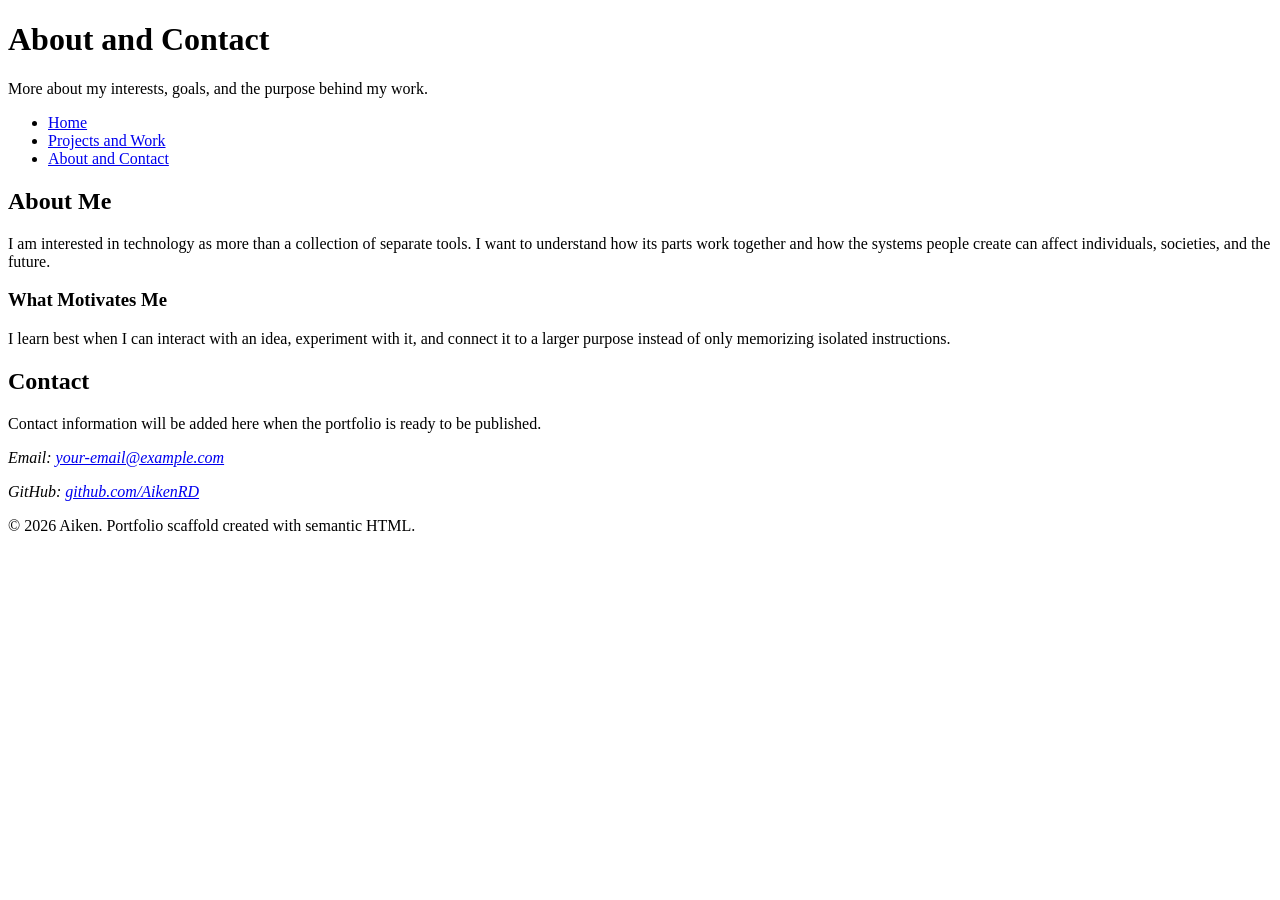
==== about.html @ b309c0c6 "Add files via upload" ====
<!DOCTYPE html>
<html lang="en">
<head>
    <meta charset="UTF-8">
    <meta name="viewport" content="width=device-width, initial-scale=1.0">
    <title>Aiken's Portfolio | About and Contact</title>
</head>
<body>
    <header>
        <h1>About and Contact</h1>
        <p>More about my interests, goals, and the purpose behind my work.</p>

        <nav aria-label="Main navigation">
            <ul>
                <li><a href="index.html">Home</a></li>
                <li><a href="projects.html">Projects and Work</a></li>
                <li><a href="about.html" aria-current="page">About and Contact</a></li>
            </ul>
        </nav>
    </header>

    <main>
        <section>
            <h2>About Me</h2>
            <p>I am interested in technology as more than a collection of separate tools. I want to understand how its parts work together and how the systems people create can affect individuals, societies, and the future.</p>

            <article>
                <h3>What Motivates Me</h3>
                <p>I learn best when I can interact with an idea, experiment with it, and connect it to a larger purpose instead of only memorizing isolated instructions.</p>
            </article>
        </section>

        <section>
            <h2>Contact</h2>
            <p>Contact information will be added here when the portfolio is ready to be published.</p>

            <address>
                <p>Email: <a href="mailto:your-email@example.com">your-email@example.com</a></p>
                <p>GitHub: <a href="https://github.com/AikenRD">github.com/AikenRD</a></p>
            </address>
        </section>
    </main>

    <footer>
        <p>&copy; 2026 Aiken. Portfolio scaffold created with semantic HTML.</p>
    </footer>
</body>
</html>
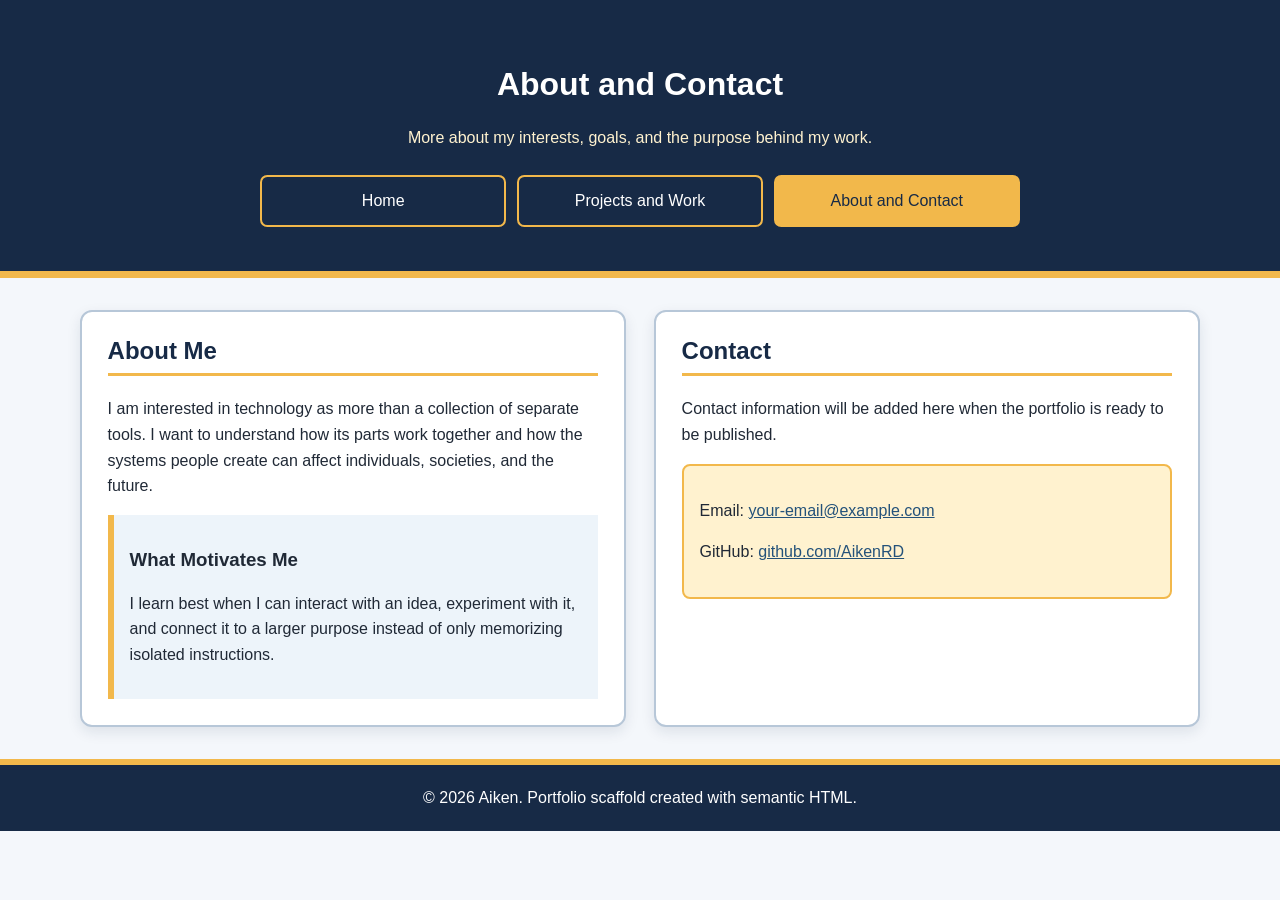
==== commit 803c289e: "Add files via upload" ====
--- a/about.html
+++ b/about.html
@@ -4,13 +4,14 @@
     <meta charset="UTF-8">
     <meta name="viewport" content="width=device-width, initial-scale=1.0">
     <title>Aiken's Portfolio | About and Contact</title>
+    <link rel="stylesheet" href="styles.css">
 </head>
 <body>
-    <header>
+    <header class="site-header">
         <h1>About and Contact</h1>
         <p>More about my interests, goals, and the purpose behind my work.</p>
 
-        <nav aria-label="Main navigation">
+        <nav class="site-nav" aria-label="Main navigation">
             <ul>
                 <li><a href="index.html">Home</a></li>
                 <li><a href="projects.html">Projects and Work</a></li>
@@ -19,18 +20,18 @@
         </nav>
     </header>
 
-    <main>
-        <section>
+    <main class="page-grid about-grid">
+        <section class="panel about-panel">
             <h2>About Me</h2>
             <p>I am interested in technology as more than a collection of separate tools. I want to understand how its parts work together and how the systems people create can affect individuals, societies, and the future.</p>
 
-            <article>
+            <article class="feature-box">
                 <h3>What Motivates Me</h3>
                 <p>I learn best when I can interact with an idea, experiment with it, and connect it to a larger purpose instead of only memorizing isolated instructions.</p>
             </article>
         </section>
 
-        <section>
+        <section class="panel contact-panel">
             <h2>Contact</h2>
             <p>Contact information will be added here when the portfolio is ready to be published.</p>
 
@@ -41,7 +42,7 @@
         </section>
     </main>
 
-    <footer>
+    <footer class="site-footer">
         <p>&copy; 2026 Aiken. Portfolio scaffold created with semantic HTML.</p>
     </footer>
 </body>
--- a/styles.css
+++ b/styles.css
@@ -0,0 +1,222 @@
+:root {
+    --navy: #172a46;
+    --blue: #24527a;
+    --gold: #f2b84b;
+    --pale-gold: #fff2cf;
+    --cloud: #f4f7fb;
+    --white: #ffffff;
+    --ink: #202936;
+    --muted: #536174;
+}
+
+* {
+    box-sizing: border-box;
+}
+
+html {
+    overflow-x: hidden;
+}
+
+body {
+    min-width: 0;
+    margin: 0;
+    overflow-x: hidden;
+    background: var(--cloud);
+    color: var(--ink);
+    font-family: Arial, Helvetica, sans-serif;
+    line-height: 1.6;
+}
+
+h1,
+h2,
+h3,
+p {
+    overflow-wrap: anywhere;
+}
+
+h1,
+h2,
+h3 {
+    line-height: 1.2;
+}
+
+h2 {
+    margin-top: 0;
+    padding-bottom: 0.45rem;
+    border-bottom: 3px solid var(--gold);
+    color: var(--navy);
+}
+
+a {
+    color: var(--blue);
+}
+
+.site-header {
+    padding: 2rem 1rem;
+    border-bottom: 7px solid var(--gold);
+    background: var(--navy);
+    color: var(--white);
+    text-align: center;
+}
+
+.site-header > p {
+    max-width: 760px;
+    margin: 0.75rem auto 1.5rem;
+    color: var(--pale-gold);
+}
+
+.site-nav ul {
+    display: flex;
+    flex-direction: column;
+    gap: 0.65rem;
+    width: min(100%, 760px);
+    margin: 0 auto;
+    padding: 0;
+    list-style: none;
+}
+
+.site-nav li {
+    min-width: 0;
+}
+
+.site-nav a {
+    display: block;
+    width: 100%;
+    padding: 0.7rem 0.85rem;
+    border: 2px solid var(--gold);
+    border-radius: 0.45rem;
+    color: var(--white);
+    text-decoration: none;
+}
+
+.site-nav a:hover,
+.site-nav a:focus,
+.site-nav a[aria-current="page"] {
+    background: var(--gold);
+    color: var(--navy);
+}
+
+.page-grid {
+    display: grid;
+    grid-template-columns: minmax(0, 1fr);
+    gap: 1.25rem;
+    width: min(100% - 1.5rem, 1120px);
+    margin: 1.5rem auto;
+}
+
+.panel,
+.project-card,
+.feature-box {
+    min-width: 0;
+}
+
+.panel {
+    padding: 1.25rem;
+    border: 2px solid #b7c7d8;
+    border-radius: 0.75rem;
+    background: var(--white);
+    box-shadow: 0 5px 14px rgba(23, 42, 70, 0.1);
+}
+
+.feature-box {
+    margin-top: 1rem;
+    padding: 1rem;
+    border-left: 6px solid var(--gold);
+    background: #edf4fa;
+}
+
+.project-grid {
+    display: grid;
+    grid-template-columns: minmax(0, 1fr);
+    gap: 1rem;
+}
+
+.project-card {
+    padding: 1.1rem;
+    border: 2px solid var(--blue);
+    border-radius: 0.6rem;
+    background: #edf4fa;
+}
+
+.project-card h3 {
+    margin-top: 0;
+    color: var(--navy);
+}
+
+.skills-panel ul,
+.find-panel ul {
+    padding-left: 1.25rem;
+}
+
+.skills-panel li,
+.find-panel li {
+    margin-bottom: 0.55rem;
+}
+
+address {
+    padding: 1rem;
+    border: 2px solid var(--gold);
+    border-radius: 0.5rem;
+    background: var(--pale-gold);
+    font-style: normal;
+}
+
+address a {
+    overflow-wrap: anywhere;
+}
+
+.site-footer {
+    padding: 1.25rem 1rem;
+    border-top: 6px solid var(--gold);
+    background: var(--navy);
+    color: var(--white);
+    text-align: center;
+}
+
+.site-footer p {
+    margin: 0;
+}
+
+/* Tablet: navigation becomes horizontal and content uses two columns. */
+@media (min-width: 600px) {
+    .site-header {
+        padding: 2.75rem 2rem;
+    }
+
+    .site-nav ul {
+        flex-direction: row;
+    }
+
+    .site-nav li {
+        flex: 1 1 0;
+    }
+
+    .home-grid,
+    .about-grid {
+        grid-template-columns: repeat(2, minmax(0, 1fr));
+    }
+
+    .project-grid {
+        grid-template-columns: repeat(2, minmax(0, 1fr));
+    }
+
+    .panel {
+        padding: 1.6rem;
+    }
+}
+
+/* Desktop: featured projects expand to three columns. */
+@media (min-width: 960px) {
+    .page-grid {
+        gap: 1.75rem;
+        margin: 2rem auto;
+    }
+
+    .project-grid {
+        grid-template-columns: repeat(3, minmax(0, 1fr));
+    }
+
+    .featured-projects {
+        padding: 2rem;
+    }
+}
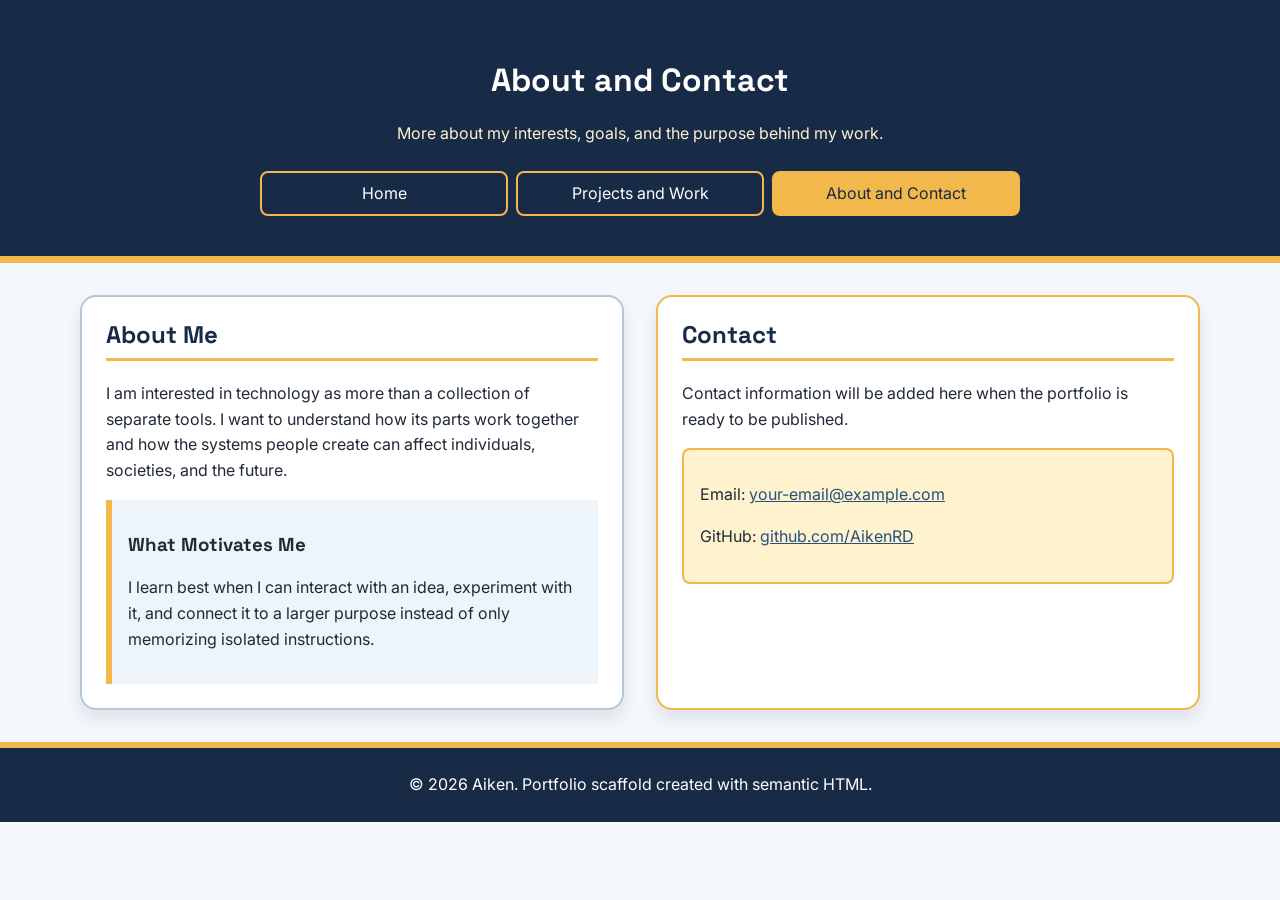
==== commit 22a3a5d2: "Add files via upload" ====
--- a/about.html
+++ b/about.html
@@ -4,6 +4,9 @@
     <meta charset="UTF-8">
     <meta name="viewport" content="width=device-width, initial-scale=1.0">
     <title>Aiken's Portfolio | About and Contact</title>
+    <link rel="preconnect" href="https://fonts.googleapis.com">
+    <link rel="preconnect" href="https://fonts.gstatic.com" crossorigin>
+    <link href="https://fonts.googleapis.com/css2?family=Inter:wght@400;600;700&amp;family=Space+Grotesk:wght@500;600;700&amp;display=swap" rel="stylesheet">
     <link rel="stylesheet" href="styles.css">
 </head>
 <body>
@@ -31,7 +34,7 @@
             </article>
         </section>
 
-        <section class="panel contact-panel">
+        <section id="contact" class="panel contact-panel">
             <h2>Contact</h2>
             <p>Contact information will be added here when the portfolio is ready to be published.</p>
 
--- a/styles.css
+++ b/styles.css
@@ -7,6 +7,12 @@
     --white: #ffffff;
     --ink: #202936;
     --muted: #536174;
+    --space-1: 8px;
+    --space-2: 16px;
+    --space-3: 24px;
+    --space-4: 32px;
+    --space-5: 40px;
+    --space-6: 48px;
 }
 
 * {
@@ -23,26 +29,25 @@
     overflow-x: hidden;
     background: var(--cloud);
     color: var(--ink);
-    font-family: Arial, Helvetica, sans-serif;
+    font-family: "Inter", Arial, sans-serif;
     line-height: 1.6;
-}
-
-h1,
-h2,
-h3,
-p {
-    overflow-wrap: anywhere;
 }
 
 h1,
 h2,
 h3 {
+    overflow-wrap: anywhere;
+    font-family: "Space Grotesk", Arial, sans-serif;
     line-height: 1.2;
+}
+
+p {
+    overflow-wrap: anywhere;
 }
 
 h2 {
     margin-top: 0;
-    padding-bottom: 0.45rem;
+    padding-bottom: var(--space-1);
     border-bottom: 3px solid var(--gold);
     color: var(--navy);
 }
@@ -52,7 +57,7 @@
 }
 
 .site-header {
-    padding: 2rem 1rem;
+    padding: var(--space-4) var(--space-2);
     border-bottom: 7px solid var(--gold);
     background: var(--navy);
     color: var(--white);
@@ -61,14 +66,14 @@
 
 .site-header > p {
     max-width: 760px;
-    margin: 0.75rem auto 1.5rem;
+    margin: var(--space-1) auto var(--space-3);
     color: var(--pale-gold);
 }
 
 .site-nav ul {
     display: flex;
     flex-direction: column;
-    gap: 0.65rem;
+    gap: var(--space-1);
     width: min(100%, 760px);
     margin: 0 auto;
     padding: 0;
@@ -82,9 +87,9 @@
 .site-nav a {
     display: block;
     width: 100%;
-    padding: 0.7rem 0.85rem;
+    padding: var(--space-1) var(--space-2);
     border: 2px solid var(--gold);
-    border-radius: 0.45rem;
+    border-radius: 8px;
     color: var(--white);
     text-decoration: none;
 }
@@ -99,9 +104,9 @@
 .page-grid {
     display: grid;
     grid-template-columns: minmax(0, 1fr);
-    gap: 1.25rem;
-    width: min(100% - 1.5rem, 1120px);
-    margin: 1.5rem auto;
+    gap: var(--space-2);
+    width: min(calc(100% - var(--space-3)), 1120px);
+    margin: var(--space-3) auto;
 }
 
 .panel,
@@ -111,16 +116,16 @@
 }
 
 .panel {
-    padding: 1.25rem;
+    padding: var(--space-2);
     border: 2px solid #b7c7d8;
-    border-radius: 0.75rem;
+    border-radius: 16px;
     background: var(--white);
-    box-shadow: 0 5px 14px rgba(23, 42, 70, 0.1);
+    box-shadow: 0 8px 16px rgba(23, 42, 70, 0.1);
 }
 
 .feature-box {
-    margin-top: 1rem;
-    padding: 1rem;
+    margin-top: var(--space-2);
+    padding: var(--space-2);
     border-left: 6px solid var(--gold);
     background: #edf4fa;
 }
@@ -128,13 +133,13 @@
 .project-grid {
     display: grid;
     grid-template-columns: minmax(0, 1fr);
-    gap: 1rem;
+    gap: var(--space-2);
 }
 
 .project-card {
-    padding: 1.1rem;
+    padding: var(--space-2);
     border: 2px solid var(--blue);
-    border-radius: 0.6rem;
+    border-radius: 8px;
     background: #edf4fa;
 }
 
@@ -145,18 +150,18 @@
 
 .skills-panel ul,
 .find-panel ul {
-    padding-left: 1.25rem;
+    padding-left: var(--space-3);
 }
 
 .skills-panel li,
 .find-panel li {
-    margin-bottom: 0.55rem;
+    margin-bottom: var(--space-1);
 }
 
 address {
-    padding: 1rem;
+    padding: var(--space-2);
     border: 2px solid var(--gold);
-    border-radius: 0.5rem;
+    border-radius: 8px;
     background: var(--pale-gold);
     font-style: normal;
 }
@@ -165,8 +170,22 @@
     overflow-wrap: anywhere;
 }
 
+#welcome,
+#projects,
+#contact {
+    scroll-margin-top: var(--space-3);
+}
+
+#projects {
+    border-color: var(--blue);
+}
+
+#contact {
+    border-color: var(--gold);
+}
+
 .site-footer {
-    padding: 1.25rem 1rem;
+    padding: var(--space-3) var(--space-2);
     border-top: 6px solid var(--gold);
     background: var(--navy);
     color: var(--white);
@@ -180,7 +199,7 @@
 /* Tablet: navigation becomes horizontal and content uses two columns. */
 @media (min-width: 600px) {
     .site-header {
-        padding: 2.75rem 2rem;
+        padding: var(--space-5) var(--space-4);
     }
 
     .site-nav ul {
@@ -201,15 +220,15 @@
     }
 
     .panel {
-        padding: 1.6rem;
+        padding: var(--space-3);
     }
 }
 
 /* Desktop: featured projects expand to three columns. */
 @media (min-width: 960px) {
     .page-grid {
-        gap: 1.75rem;
-        margin: 2rem auto;
+        gap: var(--space-4);
+        margin: var(--space-4) auto;
     }
 
     .project-grid {
@@ -217,6 +236,6 @@
     }
 
     .featured-projects {
-        padding: 2rem;
-    }
-}
+        padding: var(--space-4);
+    }
+}
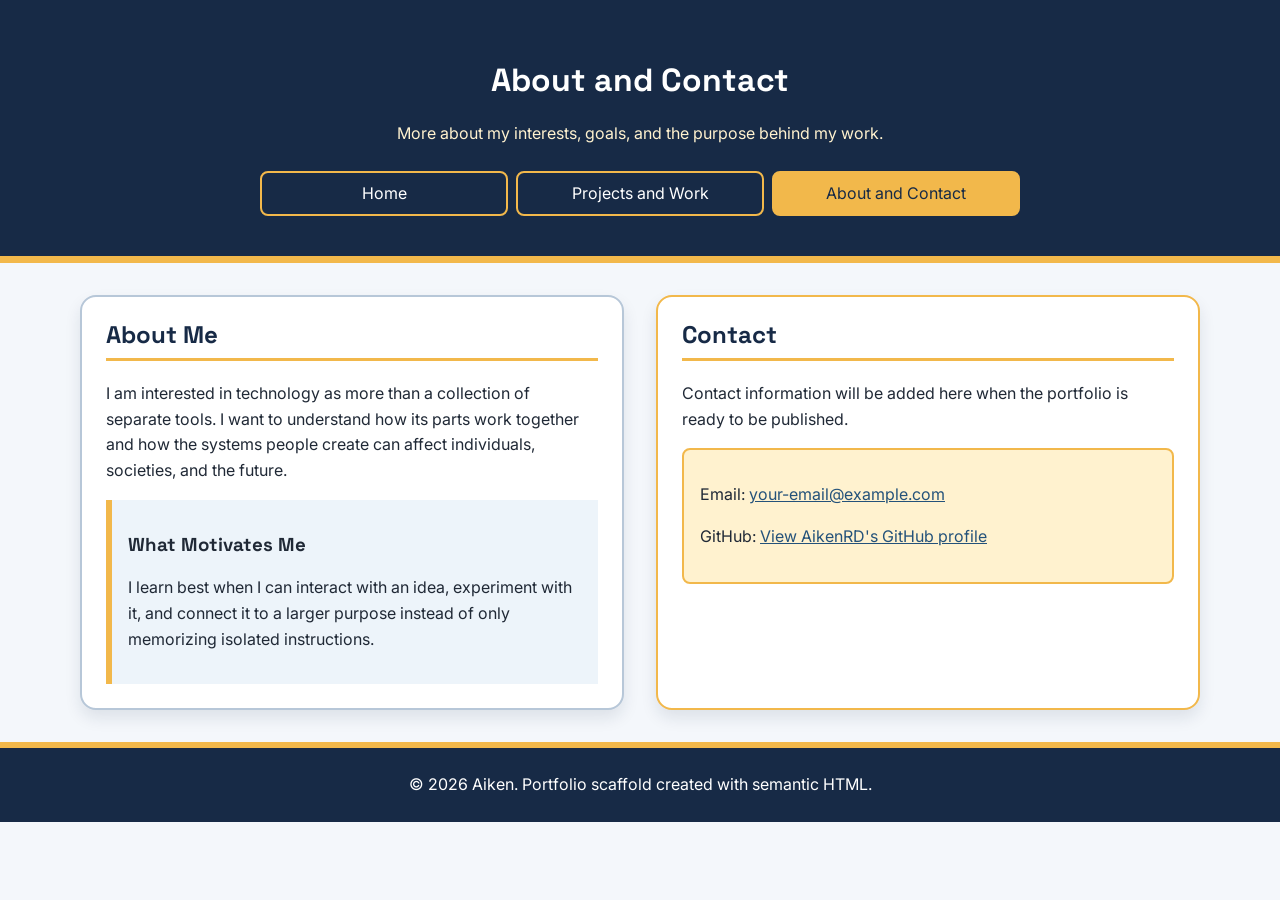
==== commit 1b2a7169: "Add files via upload" ====
--- a/about.html
+++ b/about.html
@@ -10,6 +10,7 @@
     <link rel="stylesheet" href="styles.css">
 </head>
 <body>
+    <a class="skip-link" href="#main-content">Skip to main content</a>
     <header class="site-header">
         <h1>About and Contact</h1>
         <p>More about my interests, goals, and the purpose behind my work.</p>
@@ -23,7 +24,7 @@
         </nav>
     </header>
 
-    <main class="page-grid about-grid">
+    <main id="main-content" class="page-grid about-grid" tabindex="-1">
         <section class="panel about-panel">
             <h2>About Me</h2>
             <p>I am interested in technology as more than a collection of separate tools. I want to understand how its parts work together and how the systems people create can affect individuals, societies, and the future.</p>
@@ -40,7 +41,7 @@
 
             <address>
                 <p>Email: <a href="mailto:your-email@example.com">your-email@example.com</a></p>
-                <p>GitHub: <a href="https://github.com/AikenRD">github.com/AikenRD</a></p>
+                <p>GitHub: <a href="https://github.com/AikenRD">View AikenRD's GitHub profile</a></p>
             </address>
         </section>
     </main>
--- a/styles.css
+++ b/styles.css
@@ -56,6 +56,33 @@
     color: var(--blue);
 }
 
+a:focus-visible {
+    outline: 4px solid var(--gold);
+    outline-offset: 4px;
+}
+
+.skip-link {
+    position: fixed;
+    top: var(--space-1);
+    left: var(--space-1);
+    z-index: 1000;
+    padding: var(--space-1) var(--space-2);
+    border: 2px solid var(--navy);
+    border-radius: 8px;
+    background: var(--gold);
+    color: var(--navy);
+    font-weight: 700;
+    transform: translateY(-200%);
+}
+
+.skip-link:focus {
+    transform: translateY(0);
+}
+
+#main-content:focus {
+    outline: none;
+}
+
 .site-header {
     padding: var(--space-4) var(--space-2);
     border-bottom: 7px solid var(--gold);
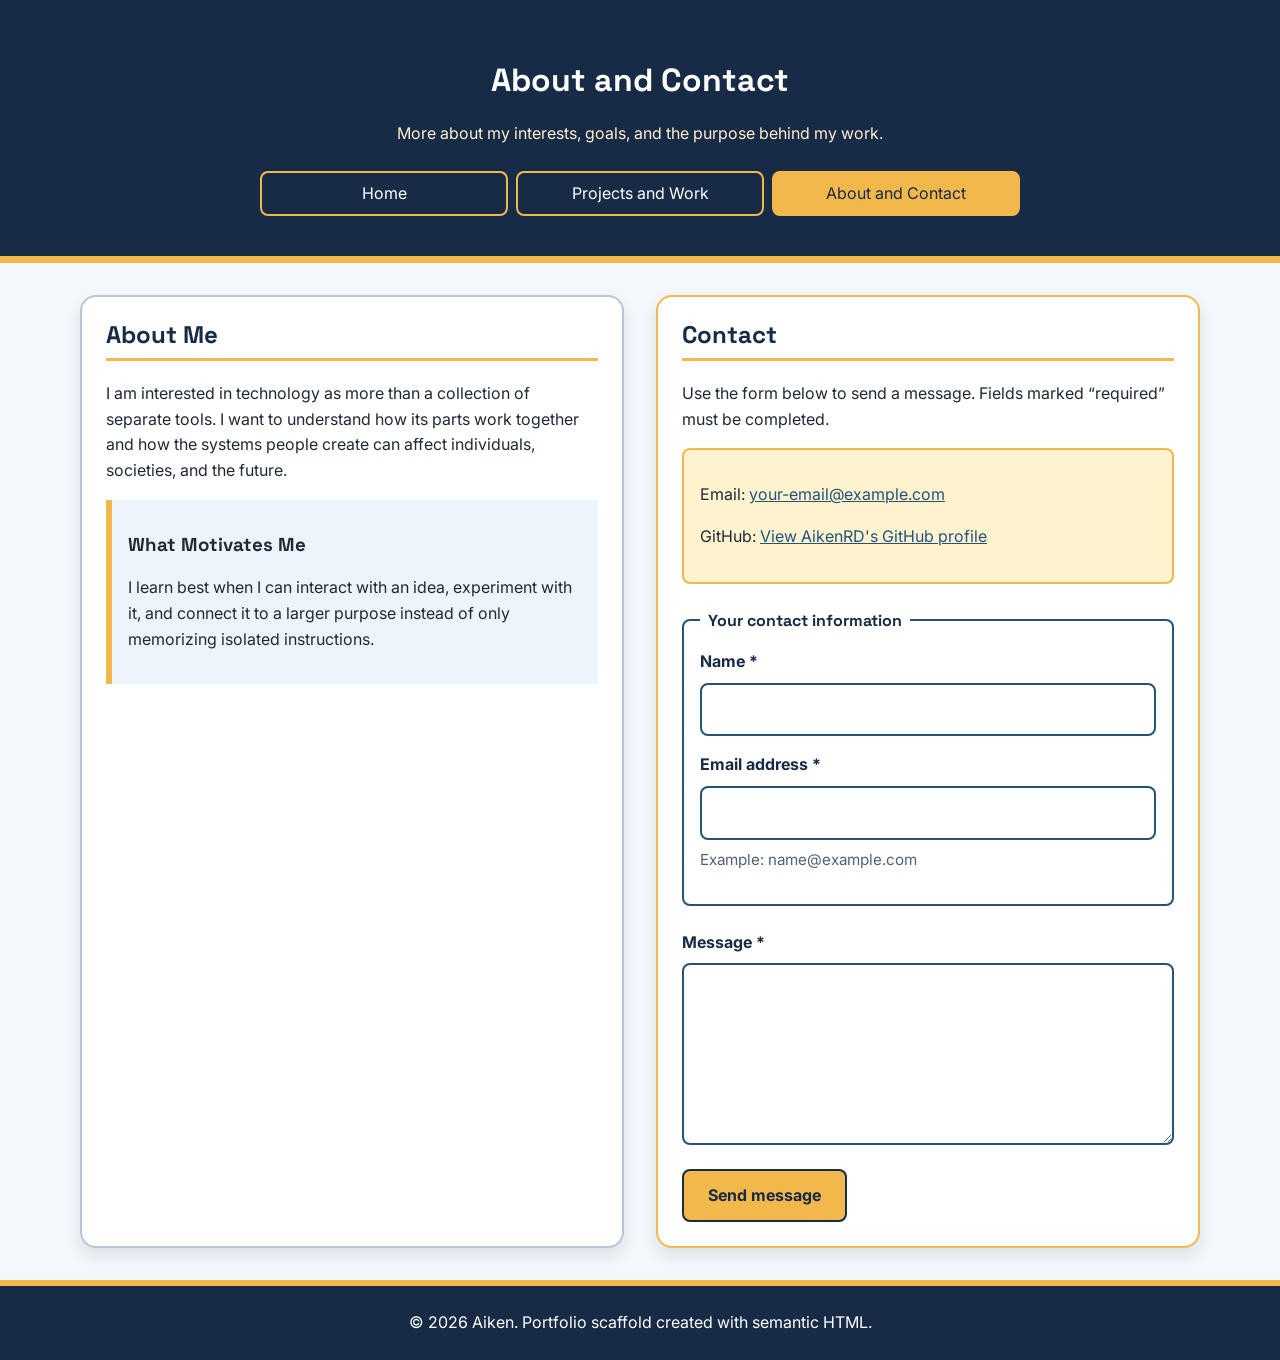
==== commit 2eccdaab: "Add files via upload" ====
--- a/about.html
+++ b/about.html
@@ -37,17 +37,47 @@
 
         <section id="contact" class="panel contact-panel">
             <h2>Contact</h2>
-            <p>Contact information will be added here when the portfolio is ready to be published.</p>
+            <p>Use the form below to send a message. Fields marked “required” must be completed.</p>
 
             <address>
                 <p>Email: <a href="mailto:your-email@example.com">your-email@example.com</a></p>
                 <p>GitHub: <a href="https://github.com/AikenRD">View AikenRD's GitHub profile</a></p>
             </address>
+
+            <form id="contact-form" class="contact-form" novalidate>
+                <div id="form-status" class="form-status" role="status" aria-live="polite"></div>
+
+                <fieldset>
+                    <legend>Your contact information</legend>
+
+                    <div class="form-field">
+                        <label for="name">Name <span aria-hidden="true">*</span></label>
+                        <input id="name" name="name" type="text" autocomplete="name" required aria-describedby="name-error">
+                        <p id="name-error" class="error-message" hidden>Please enter your name.</p>
+                    </div>
+
+                    <div class="form-field">
+                        <label for="email">Email address <span aria-hidden="true">*</span></label>
+                        <input id="email" name="email" type="email" autocomplete="email" required aria-describedby="email-hint email-error">
+                        <p id="email-hint" class="field-hint">Example: name@example.com</p>
+                        <p id="email-error" class="error-message" hidden>Please enter a valid email address.</p>
+                    </div>
+                </fieldset>
+
+                <div class="form-field">
+                    <label for="message">Message <span aria-hidden="true">*</span></label>
+                    <textarea id="message" name="message" rows="6" required aria-describedby="message-error"></textarea>
+                    <p id="message-error" class="error-message" hidden>Please enter a message.</p>
+                </div>
+
+                <button type="submit">Send message</button>
+            </form>
         </section>
     </main>
 
     <footer class="site-footer">
         <p>&copy; 2026 Aiken. Portfolio scaffold created with semantic HTML.</p>
     </footer>
+    <script src="script.js"></script>
 </body>
 </html>
--- a/styles.css
+++ b/styles.css
@@ -197,6 +197,98 @@
     overflow-wrap: anywhere;
 }
 
+.contact-form {
+    margin-top: var(--space-3);
+}
+
+.contact-form fieldset {
+    margin: 0 0 var(--space-3);
+    padding: var(--space-2);
+    border: 2px solid var(--blue);
+    border-radius: 8px;
+}
+
+.contact-form legend {
+    padding: 0 var(--space-1);
+    color: var(--navy);
+    font-family: "Space Grotesk", Arial, sans-serif;
+    font-weight: 700;
+}
+
+.form-field {
+    margin-bottom: var(--space-2);
+}
+
+.form-field label {
+    display: block;
+    margin-bottom: var(--space-1);
+    color: var(--navy);
+    font-weight: 700;
+}
+
+.form-field input,
+.form-field textarea {
+    width: 100%;
+    padding: 12px;
+    border: 2px solid var(--blue);
+    border-radius: 8px;
+    background: var(--white);
+    color: var(--ink);
+    font: inherit;
+}
+
+.form-field input:focus-visible,
+.form-field textarea:focus-visible {
+    outline: 4px solid var(--gold);
+    outline-offset: 2px;
+}
+
+.form-field [aria-invalid="true"] {
+    border-color: #a61b1b;
+    background: #fff5f5;
+}
+
+.field-hint,
+.error-message,
+.form-status {
+    margin: var(--space-1) 0 0;
+    font-size: 0.95rem;
+}
+
+.field-hint {
+    color: var(--muted);
+}
+
+.error-message,
+.form-status.error {
+    color: #8f1010;
+    font-weight: 700;
+}
+
+.form-status.success {
+    margin-bottom: var(--space-2);
+    padding: var(--space-2);
+    border-left: 6px solid #176b3a;
+    background: #eaf7ef;
+    color: #124f2d;
+}
+
+.contact-form button {
+    min-height: 48px;
+    padding: 12px var(--space-3);
+    border: 2px solid var(--navy);
+    border-radius: 8px;
+    background: var(--gold);
+    color: var(--navy);
+    font: inherit;
+    font-weight: 700;
+    cursor: pointer;
+}
+
+.contact-form button:hover {
+    background: var(--pale-gold);
+}
+
 #welcome,
 #projects,
 #contact {
